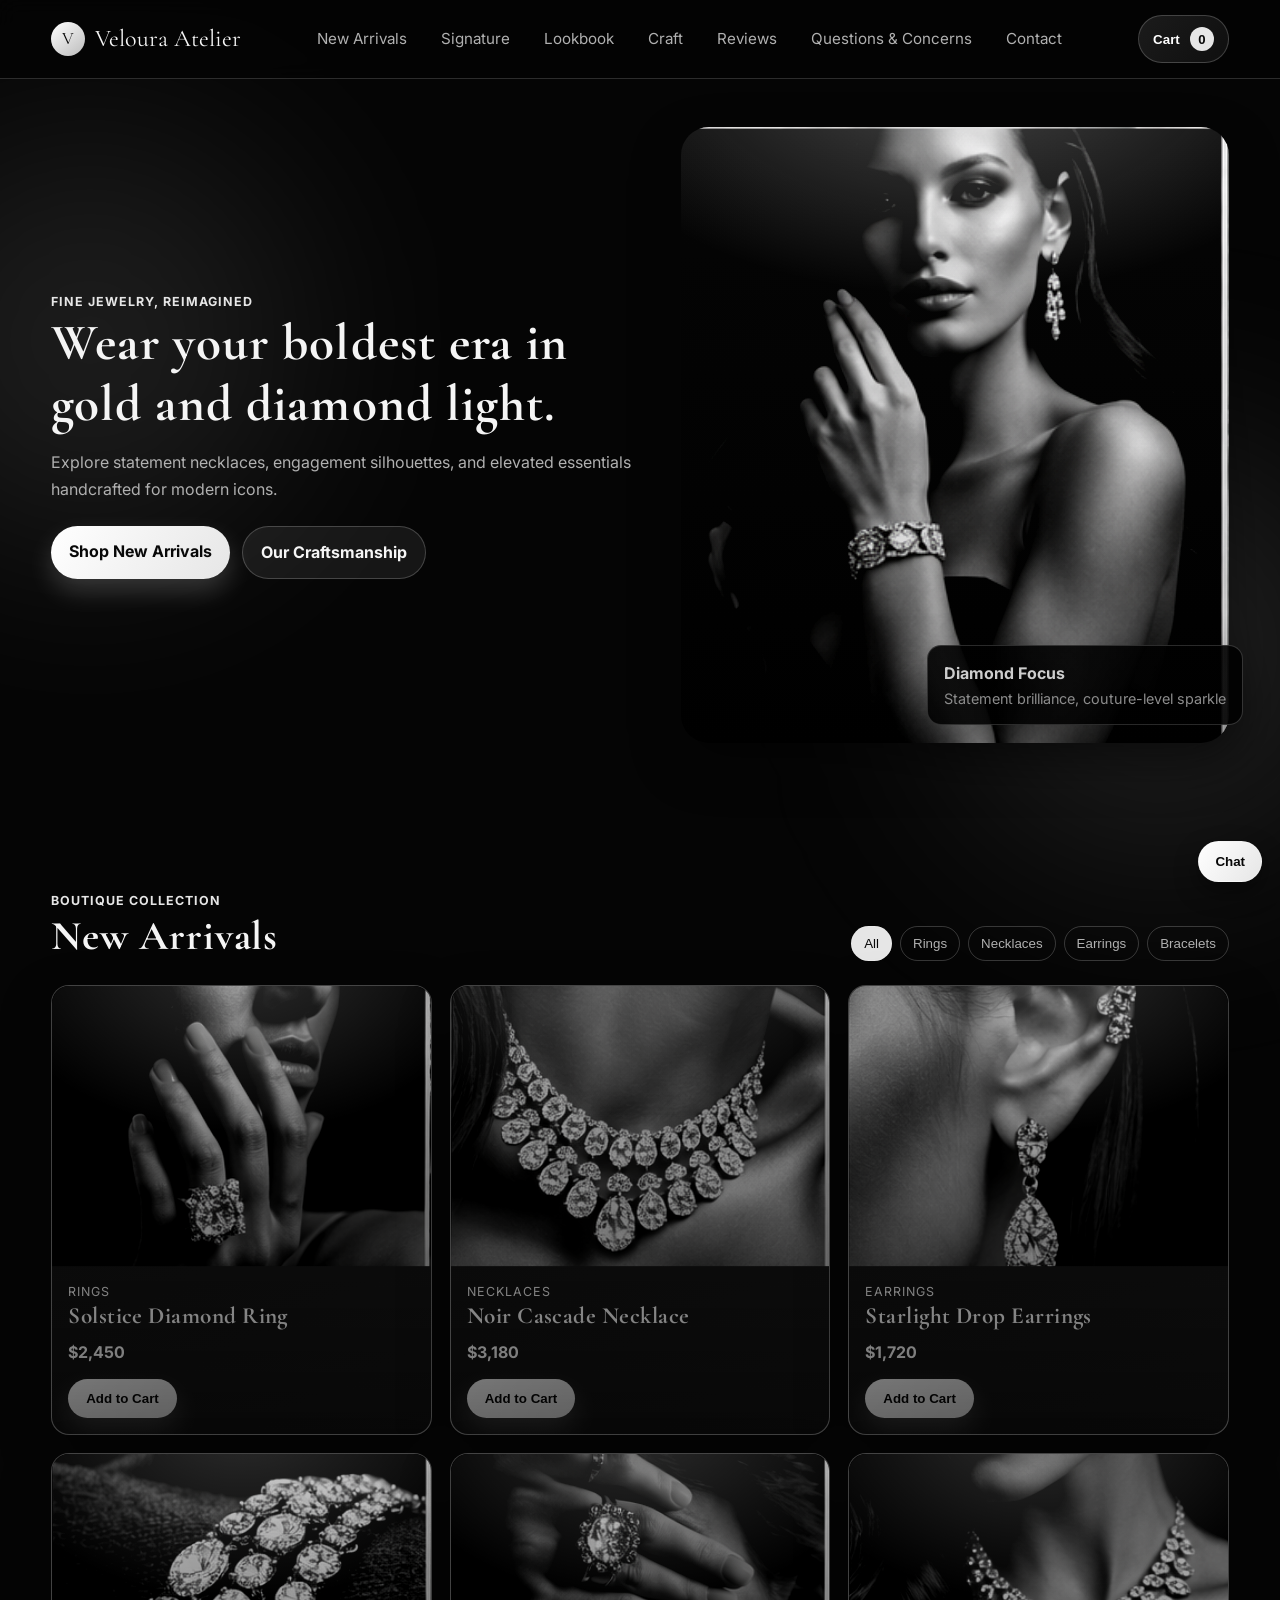
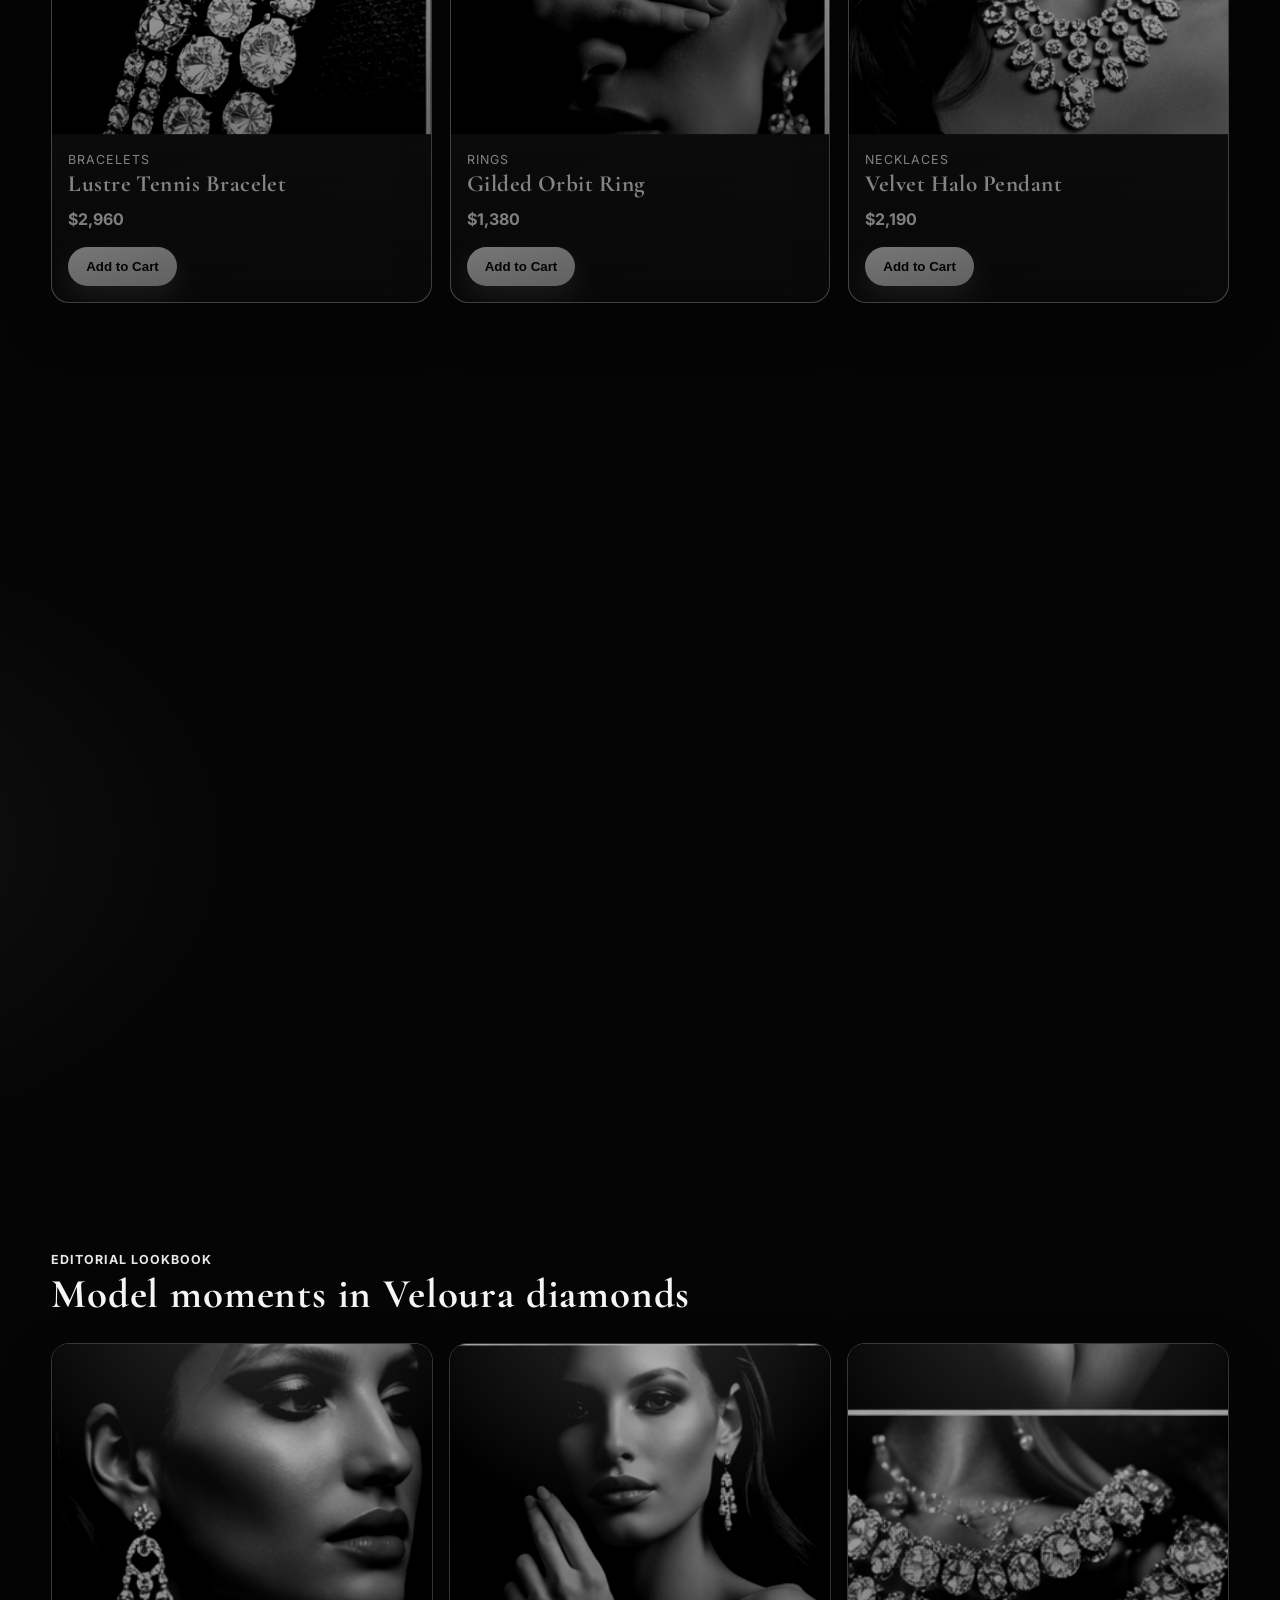
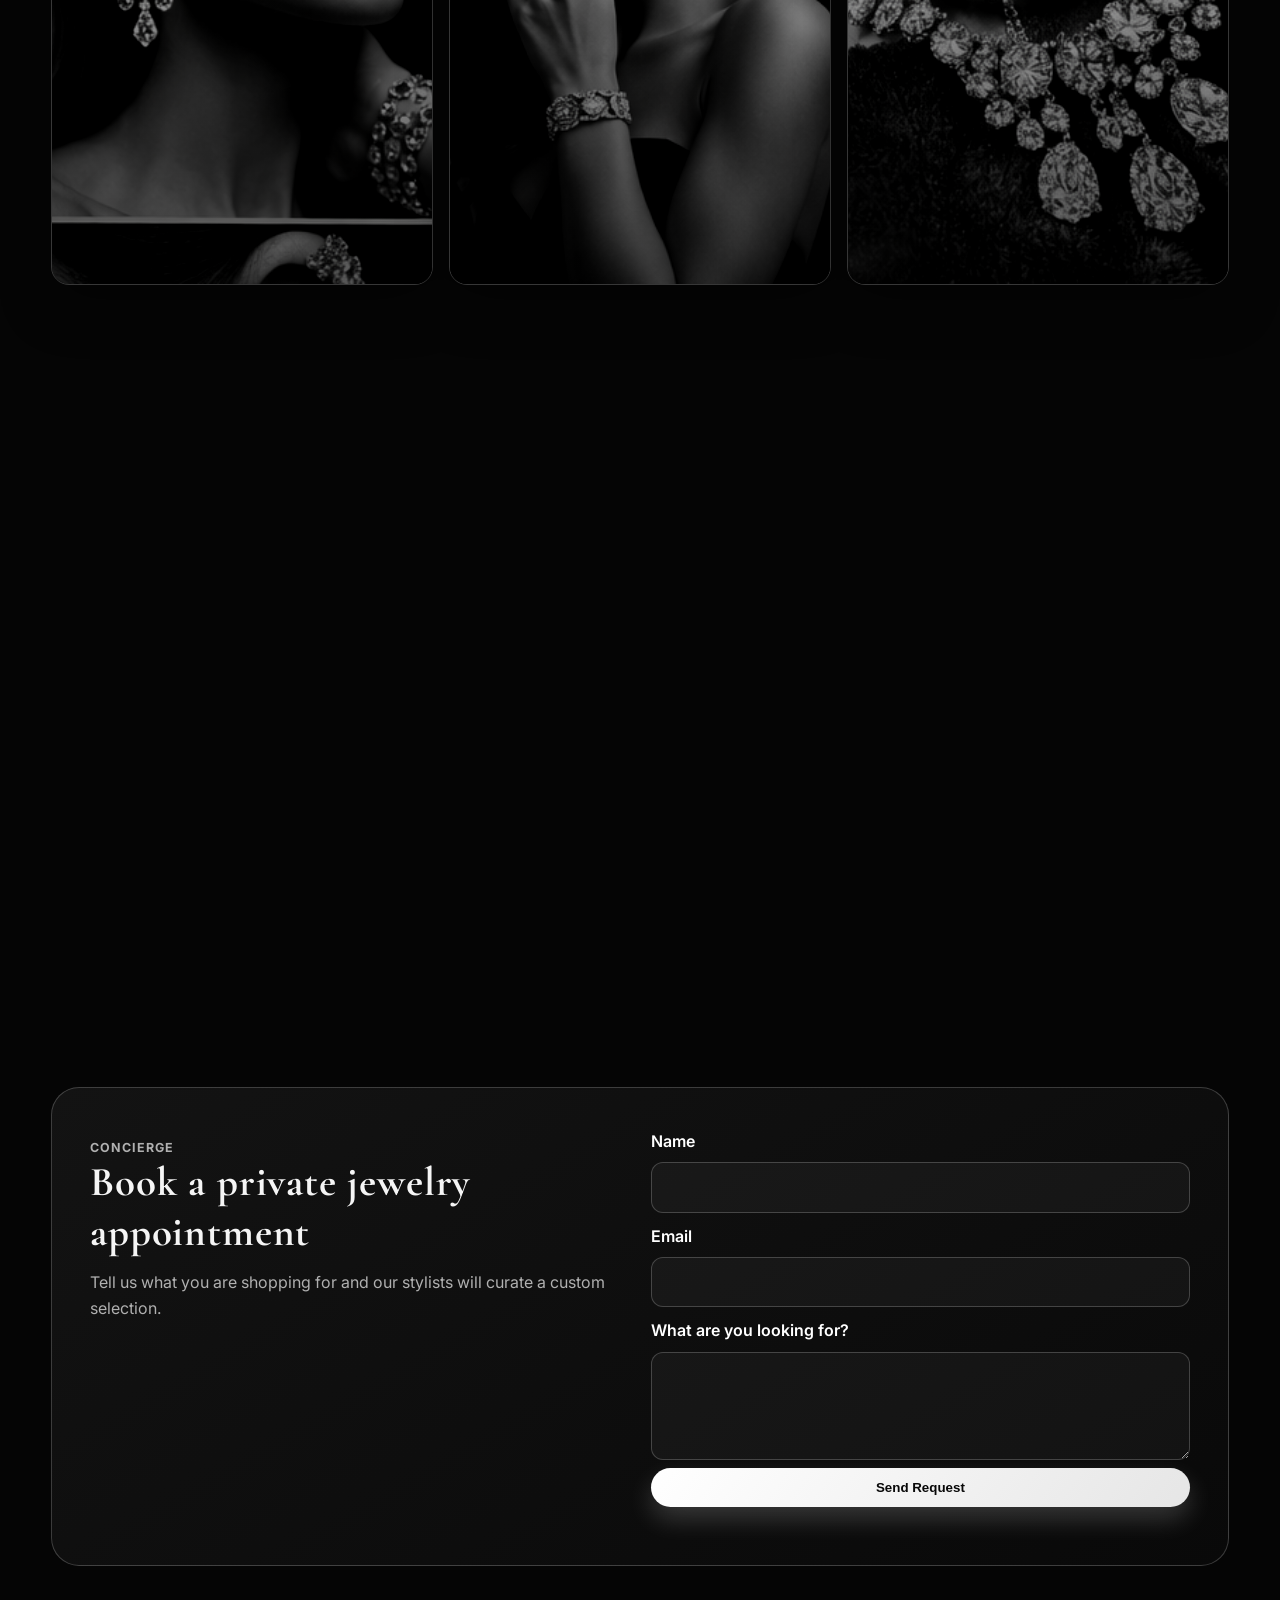
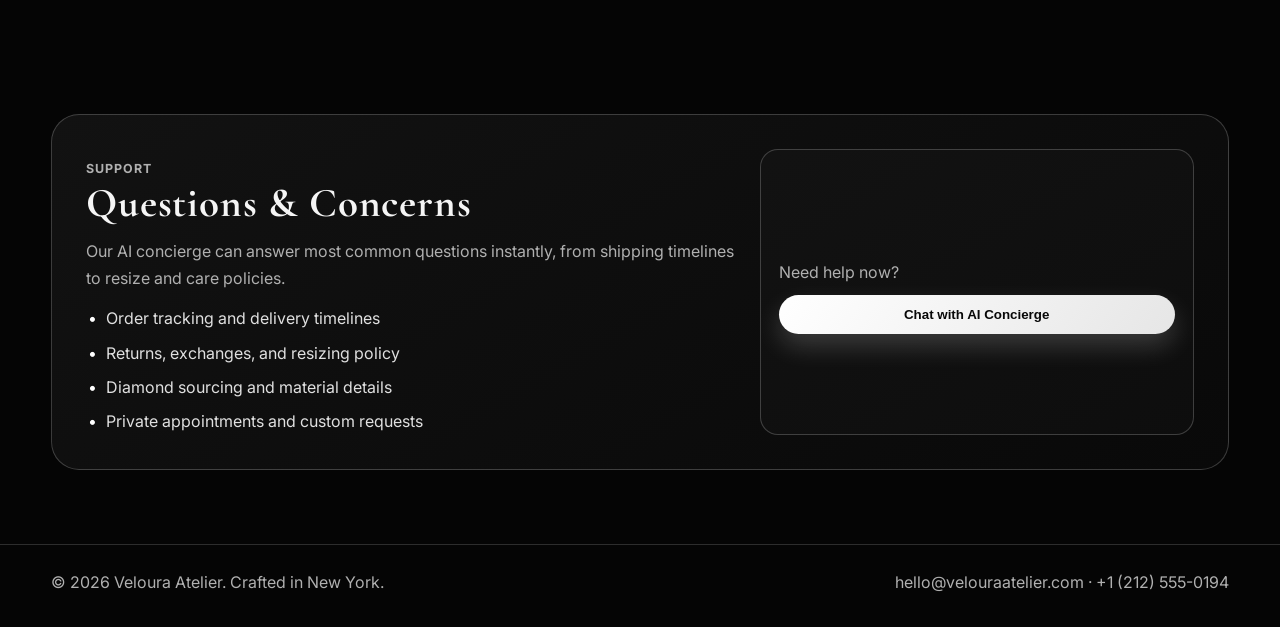
==== veloura-jewelry-store/index.html @ e7575987 "Add luxury jewelry storefront and portfolio documentation. Create an elegant, responsive e-commerce " ====
<!DOCTYPE html>
<html lang="en">
  <head>
    <meta charset="UTF-8" />
    <meta name="viewport" content="width=device-width, initial-scale=1.0" />
    <title>Veloura Atelier | Gold & Diamond Jewelry</title>
    <meta
      name="description"
      content="Veloura Atelier offers dramatic gold and diamond jewelry with handcrafted detail, modern luxury design, and concierge shopping."
    />
    <meta name="theme-color" content="#050505" />
    <meta name="robots" content="index,follow" />
    <meta property="og:title" content="Veloura Atelier | Gold & Diamond Jewelry" />
    <meta
      property="og:description"
      content="Discover couture-level jewelry pieces in 18k gold and natural diamonds."
    />
    <meta property="og:type" content="website" />
    <meta property="og:image" content="assets/lookbook-model-bracelet-studio.png" />
    <meta property="og:url" content="https://example.com/veloura-jewelry-store/" />
    <meta name="twitter:card" content="summary_large_image" />
    <meta name="twitter:title" content="Veloura Atelier | Gold & Diamond Jewelry" />
    <meta
      name="twitter:description"
      content="Explore dramatic diamond-forward jewelry with editorial visuals, concierge support, and elegant checkout."
    />
    <meta name="twitter:image" content="assets/lookbook-model-bracelet-studio.png" />
    <link rel="canonical" href="https://example.com/veloura-jewelry-store/" />
    <link rel="preload" as="image" href="assets/lookbook-model-bracelet-studio.png" />
    <link rel="preconnect" href="https://fonts.googleapis.com" />
    <link rel="preconnect" href="https://fonts.gstatic.com" crossorigin />
    <link
      href="https://fonts.googleapis.com/css2?family=Cormorant+Garamond:wght@500;600;700&family=Inter:wght@400;500;600;700&display=swap"
      rel="stylesheet"
    />
    <script type="application/ld+json">
      {
        "@context": "https://schema.org",
        "@type": "JewelryStore",
        "name": "Veloura Atelier",
        "image": "assets/lookbook-model-bracelet-studio.png",
        "description": "Luxury boutique specializing in diamond-forward jewelry and concierge shopping support.",
        "url": "https://example.com/veloura-jewelry-store/",
        "telephone": "+1-212-555-0194",
        "email": "hello@velouraatelier.com",
        "address": {
          "@type": "PostalAddress",
          "addressLocality": "New York",
          "addressRegion": "NY",
          "addressCountry": "US"
        }
      }
    </script>
    <link rel="stylesheet" href="styles.css" />
  </head>
  <body class="is-loading">
    <a class="skip-link" href="#main-content">Skip to content</a>
    <div class="glow glow-1" aria-hidden="true"></div>
    <div class="glow glow-2" aria-hidden="true"></div>

    <header class="site-header">
      <div class="container nav-wrap">
        <a class="brand" href="#" aria-label="Veloura Atelier Home">
          <span class="brand-mark" aria-hidden="true">V</span>
          Veloura Atelier
        </a>
        <button
          class="menu-btn"
          data-menu-toggle
          aria-expanded="false"
          aria-controls="primary-nav"
          aria-label="Open navigation"
        >
          <span></span><span></span><span></span>
        </button>
        <nav class="site-nav" id="primary-nav" data-site-nav aria-label="Main navigation">
          <a href="#new-arrivals">New Arrivals</a>
          <a href="#signature">Signature</a>
          <a href="#lookbook">Lookbook</a>
          <a href="#craft">Craft</a>
          <a href="#reviews">Reviews</a>
          <a href="#support">Questions & Concerns</a>
          <a href="#contact">Contact</a>
        </nav>
        <button class="cart-btn" data-cart-open aria-label="Open cart">
          Cart
          <span class="cart-count" data-cart-count>0</span>
        </button>
      </div>
    </header>

    <main id="main-content">
      <section class="hero">
        <div class="container hero-grid">
          <div class="hero-copy" data-reveal>
            <p class="eyebrow">Fine Jewelry, Reimagined</p>
            <h1>Wear your boldest era in gold and diamond light.</h1>
            <p class="lead">
              Explore statement necklaces, engagement silhouettes, and elevated essentials handcrafted for modern
              icons.
            </p>
            <div class="hero-actions">
              <a href="#new-arrivals" class="btn btn-primary">Shop New Arrivals</a>
              <a href="#craft" class="btn btn-secondary">Our Craftsmanship</a>
            </div>
          </div>
          <div class="hero-media" data-reveal>
            <img
              src="assets/lookbook-model-bracelet-studio.png"
              alt="Studio model portrait featuring diamond bracelet and earrings"
              loading="eager"
              decoding="async"
            />
            <article class="floating-chip">
              <strong>Diamond Focus</strong>
              <p>Statement brilliance, couture-level sparkle</p>
            </article>
          </div>
        </div>
      </section>

      <section class="collections" id="new-arrivals">
        <div class="container">
          <div class="section-head" data-reveal>
            <div>
              <p class="eyebrow">Boutique Collection</p>
              <h2>New Arrivals</h2>
            </div>
            <div class="filters" role="toolbar" aria-label="Product filters">
              <button class="chip is-active" data-filter="all">All</button>
              <button class="chip" data-filter="rings">Rings</button>
              <button class="chip" data-filter="necklaces">Necklaces</button>
              <button class="chip" data-filter="earrings">Earrings</button>
              <button class="chip" data-filter="bracelets">Bracelets</button>
            </div>
          </div>

          <div class="product-grid" data-product-grid>
            <article class="product-card" data-category="rings" data-reveal>
              <img
                src="assets/product-ring-solitaire-hand.png"
                alt="Gold diamond engagement ring close-up"
                loading="lazy"
                decoding="async"
              />
              <div class="product-body">
                <p class="product-type">Rings</p>
                <h3>Solstice Diamond Ring</h3>
                <p class="price">$2,450</p>
                <button class="btn btn-primary add-btn" data-name="Solstice Diamond Ring" data-price="2450">
                  Add to Cart
                </button>
              </div>
            </article>

            <article class="product-card" data-category="necklaces" data-reveal>
              <img
                src="assets/product-necklace-cascade.png"
                alt="Elegant layered gold necklace with diamonds"
                loading="lazy"
                decoding="async"
              />
              <div class="product-body">
                <p class="product-type">Necklaces</p>
                <h3>Noir Cascade Necklace</h3>
                <p class="price">$3,180</p>
                <button class="btn btn-primary add-btn" data-name="Noir Cascade Necklace" data-price="3180">
                  Add to Cart
                </button>
              </div>
            </article>

            <article class="product-card" data-category="earrings" data-reveal>
              <img
                src="assets/product-earrings-drop-closeup.png"
                alt="Dangling diamond earrings on velvet"
                loading="lazy"
                decoding="async"
              />
              <div class="product-body">
                <p class="product-type">Earrings</p>
                <h3>Starlight Drop Earrings</h3>
                <p class="price">$1,720</p>
                <button class="btn btn-primary add-btn" data-name="Starlight Drop Earrings" data-price="1720">
                  Add to Cart
                </button>
              </div>
            </article>

            <article class="product-card" data-category="bracelets" data-reveal>
              <img
                src="assets/product-bracelet-tennis-closeup.png"
                alt="Luxury diamond bracelet on black background"
                loading="lazy"
                decoding="async"
              />
              <div class="product-body">
                <p class="product-type">Bracelets</p>
                <h3>Lustre Tennis Bracelet</h3>
                <p class="price">$2,960</p>
                <button class="btn btn-primary add-btn" data-name="Lustre Tennis Bracelet" data-price="2960">
                  Add to Cart
                </button>
              </div>
            </article>

            <article class="product-card" data-category="rings" data-reveal>
              <img
                src="assets/product-ring-cocktail-closeup.png"
                alt="Modern gold ring with geometric diamond setting"
                loading="lazy"
                decoding="async"
              />
              <div class="product-body">
                <p class="product-type">Rings</p>
                <h3>Gilded Orbit Ring</h3>
                <p class="price">$1,380</p>
                <button class="btn btn-primary add-btn" data-name="Gilded Orbit Ring" data-price="1380">
                  Add to Cart
                </button>
              </div>
            </article>

            <article class="product-card" data-category="necklaces" data-reveal>
              <img
                src="assets/product-necklace-halo-closeup.png"
                alt="Diamond pendant necklace with gold chain"
                loading="lazy"
                decoding="async"
              />
              <div class="product-body">
                <p class="product-type">Necklaces</p>
                <h3>Velvet Halo Pendant</h3>
                <p class="price">$2,190</p>
                <button class="btn btn-primary add-btn" data-name="Velvet Halo Pendant" data-price="2190">
                  Add to Cart
                </button>
              </div>
            </article>
          </div>
        </div>
      </section>

      <section class="signature" id="signature">
        <div class="container signature-grid">
          <article class="signature-card" data-reveal>
            <p class="eyebrow">Signature Drop</p>
            <h2>The Obsidian Gold Edit</h2>
            <p>
              A dramatic capsule of black enamel, white diamonds, and rich gold finishes for evening statements.
            </p>
            <a href="#new-arrivals" class="text-link">View the edit</a>
          </article>
          <img
            data-reveal
            src="assets/signature-model-necklace.png"
            alt="Model wearing dramatic gold jewelry collection"
            loading="lazy"
            decoding="async"
          />
        </div>
      </section>

      <section class="lookbook" id="lookbook">
        <div class="container">
          <div class="section-head" data-reveal>
            <div>
              <p class="eyebrow">Editorial Lookbook</p>
              <h2>Model moments in Veloura diamonds</h2>
            </div>
          </div>
          <div class="lookbook-grid">
            <article class="lookbook-card" data-reveal>
              <img
                src="assets/lookbook-model-earrings-portrait.png"
                alt="Fashion model wearing a diamond necklace and earrings"
                loading="lazy"
                decoding="async"
              />
            </article>
            <article class="lookbook-card tall" data-reveal>
              <img
                src="assets/lookbook-model-bracelet-studio.png"
                alt="Portrait of a model in black outfit styled with gold jewelry"
                loading="lazy"
                decoding="async"
              />
            </article>
            <article class="lookbook-card" data-reveal>
              <img
                src="assets/lookbook-necklace-set-editorial.png"
                alt="Model profile wearing statement earrings and a ring"
                loading="lazy"
                decoding="async"
              />
            </article>
          </div>
        </div>
      </section>

      <section class="craft" id="craft">
        <div class="container features">
          <article class="feature" data-reveal>
            <h3>Master Artisans</h3>
            <p>Every piece is hand-finished with precision setting and polish checks.</p>
          </article>
          <article class="feature" data-reveal>
            <h3>Conflict-Free Diamonds</h3>
            <p>We only source certified stones with transparent provenance documentation.</p>
          </article>
          <article class="feature" data-reveal>
            <h3>Lifetime Care</h3>
            <p>Receive complimentary annual cleaning and setting inspections.</p>
          </article>
        </div>
      </section>

      <section class="reviews" id="reviews">
        <div class="container">
          <div class="section-head" data-reveal>
            <div>
              <p class="eyebrow">Client Love</p>
              <h2>Reviews from our boutique clients</h2>
            </div>
          </div>
          <div class="review-grid">
            <blockquote class="review-card" data-reveal>
              "Absolutely stunning quality. My ring catches light in the most unreal way."
              <footer>— Layla K.</footer>
            </blockquote>
            <blockquote class="review-card" data-reveal>
              "Packaging, service, and craftsmanship all felt ultra-luxury from day one."
              <footer>— Monica R.</footer>
            </blockquote>
            <blockquote class="review-card" data-reveal>
              "Veloura made custom gifting effortless. The bracelet is perfection."
              <footer>— Priya D.</footer>
            </blockquote>
          </div>
        </div>
      </section>

      <section class="contact" id="contact">
        <div class="container contact-wrap" data-reveal>
          <div>
            <p class="eyebrow">Concierge</p>
            <h2>Book a private jewelry appointment</h2>
            <p>
              Tell us what you are shopping for and our stylists will curate a custom selection.
            </p>
          </div>
          <form class="contact-form" data-contact-form novalidate>
            <label for="name">Name</label>
            <input id="name" name="name" type="text" required />
            <label for="email">Email</label>
            <input id="email" name="email" type="email" required />
            <label for="note">What are you looking for?</label>
            <textarea id="note" name="note" required></textarea>
            <button class="btn btn-primary" type="submit">Send Request</button>
            <p class="form-status" data-form-status role="status" aria-live="polite"></p>
          </form>
        </div>
      </section>

      <section class="support" id="support">
        <div class="container support-wrap" data-reveal>
          <div>
            <p class="eyebrow">Support</p>
            <h2>Questions & Concerns</h2>
            <p>
              Our AI concierge can answer most common questions instantly, from shipping timelines to resize and care
              policies.
            </p>
            <ul class="support-list">
              <li>Order tracking and delivery timelines</li>
              <li>Returns, exchanges, and resizing policy</li>
              <li>Diamond sourcing and material details</li>
              <li>Private appointments and custom requests</li>
            </ul>
          </div>
          <div class="support-actions">
            <p>Need help now?</p>
            <button class="btn btn-primary" type="button" data-chat-open>Chat with AI Concierge</button>
          </div>
        </div>
      </section>
    </main>

    <aside class="cart-drawer" data-cart-drawer aria-label="Shopping cart" aria-hidden="true">
      <div class="cart-head">
        <h2>Your Cart</h2>
        <button class="close-btn" data-cart-close aria-label="Close cart">×</button>
      </div>
      <ul class="cart-items" data-cart-items></ul>
      <div class="cart-total">
        <p>Total</p>
        <strong data-cart-total>$0</strong>
      </div>
      <button class="btn btn-primary checkout-btn">Proceed to Checkout</button>
    </aside>
    <div class="backdrop" data-backdrop hidden></div>

    <button class="chat-launcher" type="button" data-chat-open aria-label="Open chat">Chat</button>
    <aside class="chat-widget" data-chat-widget aria-hidden="true" aria-label="AI concierge chat">
      <div class="chat-head">
        <div>
          <p class="chat-title">Veloura AI Concierge</p>
          <p class="chat-subtitle">Usually replies instantly</p>
        </div>
        <button class="close-btn" data-chat-close aria-label="Close AI chat">×</button>
      </div>
      <div class="chat-body" data-chat-body>
        <article class="chat-message bot">
          Hello! I can help with shipping, returns, sizing, appointments, and custom jewelry requests.
        </article>
      </div>
      <form class="chat-form" data-chat-form>
        <label class="sr-only" for="chatInput">Type your question</label>
        <input id="chatInput" name="chatInput" type="text" placeholder="Ask a question..." required />
        <button class="btn btn-primary" type="submit">Send</button>
      </form>
    </aside>

    <footer class="site-footer">
      <div class="container footer-wrap">
        <p>© <span data-year></span> Veloura Atelier. Crafted in New York.</p>
        <p>hello@velouraatelier.com · +1 (212) 555-0194</p>
      </div>
    </footer>

    <script src="main.js" defer></script>
  </body>
</html>
---- veloura-jewelry-store/styles.css ----
:root {
  --bg: #050505;
  --surface: #0f0f0f;
  --surface-2: #161616;
  --text: #f5f5f5;
  --muted: #b0b0b0;
  --gold: #e6e6e6;
  --gold-soft: #ffffff;
  --accent: #d9d9d9;
  --border: rgba(255, 255, 255, 0.2);
  --radius-lg: 28px;
  --radius-md: 18px;
  --shadow: 0 20px 50px rgba(0, 0, 0, 0.35);
  --max-width: 1180px;
  --photo-grade: grayscale(0.34) saturate(0.78) contrast(1.14) brightness(0.82);
  --photo-grade-hover: grayscale(0.42) saturate(0.72) contrast(1.18) brightness(0.76);
}

*,
*::before,
*::after {
  box-sizing: border-box;
}

html,
body {
  margin: 0;
  padding: 0;
}

body {
  font-family: "Inter", system-ui, -apple-system, sans-serif;
  background:
    radial-gradient(980px 600px at 85% -15%, rgba(255, 255, 255, 0.1) 0, transparent 58%),
    radial-gradient(800px 520px at -20% 45%, rgba(255, 255, 255, 0.06) 0, transparent 62%),
    var(--bg);
  color: var(--text);
  line-height: 1.65;
  overflow-x: hidden;
}

body.is-loading main {
  opacity: 0;
  transform: translateY(8px);
}

main {
  opacity: 1;
  transform: none;
  transition: opacity 0.45s ease, transform 0.45s ease;
}

h1,
h2,
h3 {
  margin: 0;
  line-height: 1.2;
  font-family: "Cormorant Garamond", Georgia, serif;
  letter-spacing: 0.02em;
}

h1 {
  font-size: clamp(2.1rem, 4vw, 4.4rem);
}

h2 {
  font-size: clamp(1.7rem, 3.2vw, 3rem);
}

h3 {
  font-size: 1.45rem;
}

p {
  margin: 0;
}

a {
  color: inherit;
  text-decoration: none;
}

img {
  width: 100%;
  display: block;
  object-fit: cover;
}

.container {
  width: min(var(--max-width), 92%);
  margin-inline: auto;
}

.skip-link {
  position: absolute;
  left: 14px;
  top: -100px;
  background: #fff;
  color: #000;
  z-index: 999;
  padding: 10px 14px;
  border-radius: 8px;
}

.skip-link:focus {
  top: 16px;
}

.glow {
  position: fixed;
  width: 420px;
  height: 420px;
  border-radius: 999px;
  filter: blur(110px);
  z-index: -1;
  pointer-events: none;
}

.glow-1 {
  left: -120px;
  top: 130px;
  background: rgba(255, 255, 255, 0.1);
}

.glow-2 {
  right: -90px;
  top: 440px;
  background: rgba(230, 230, 230, 0.12);
}

.site-header {
  position: sticky;
  top: 0;
  z-index: 10;
  backdrop-filter: blur(10px);
  background: rgba(4, 4, 4, 0.82);
  border-bottom: 1px solid rgba(255, 255, 255, 0.16);
}

.nav-wrap {
  min-height: 78px;
  display: flex;
  align-items: center;
  justify-content: space-between;
  gap: 14px;
}

.brand {
  display: inline-flex;
  align-items: center;
  gap: 10px;
  font-family: "Cormorant Garamond", serif;
  font-size: 1.5rem;
}

.brand-mark {
  width: 34px;
  height: 34px;
  border-radius: 50%;
  display: grid;
  place-items: center;
  font-size: 1.1rem;
  background: linear-gradient(140deg, #ffffff, #bcbcbc);
  color: #050505;
}

.site-nav {
  display: flex;
  gap: 6px;
}

.site-nav a {
  color: var(--muted);
  padding: 10px 14px;
  border-radius: 999px;
  font-size: 0.95rem;
  transition: color 0.25s ease, background 0.25s ease;
}

.site-nav a:focus-visible,
.btn:focus-visible,
.menu-btn:focus-visible,
.cart-btn:focus-visible,
.chat-launcher:focus-visible,
.chip:focus-visible,
.close-btn:focus-visible,
.chat-form input:focus-visible,
.checkout-form input:focus-visible,
.contact-form input:focus-visible,
.contact-form textarea:focus-visible,
.checkout-form button:focus-visible {
  outline: 2px solid rgba(255, 255, 255, 0.6);
  outline-offset: 3px;
}

.site-nav a:hover,
.site-nav a:focus-visible {
  background: rgba(255, 255, 255, 0.14);
  color: var(--gold-soft);
}

.menu-btn {
  display: none;
  border: 1px solid var(--border);
  background: var(--surface);
  width: 46px;
  height: 46px;
  border-radius: 12px;
  cursor: pointer;
}

.menu-btn span {
  width: 19px;
  height: 2px;
  background: #fff;
  display: block;
  margin: 3px auto;
}

.cart-btn {
  display: inline-flex;
  align-items: center;
  gap: 10px;
  border: 1px solid var(--border);
  background: linear-gradient(130deg, #1b1b1b, #0f0f0f);
  color: var(--gold-soft);
  padding: 11px 14px;
  border-radius: 999px;
  font-weight: 600;
  cursor: pointer;
}

.cart-count {
  min-width: 24px;
  height: 24px;
  border-radius: 999px;
  display: grid;
  place-items: center;
  background: var(--gold);
  color: #080808;
  font-size: 0.82rem;
}

section {
  padding-block: 74px;
}

.hero {
  padding-top: 48px;
}

.hero-grid {
  display: grid;
  grid-template-columns: 1.1fr 1fr;
  align-items: center;
  gap: 28px;
}

.eyebrow {
  color: var(--gold);
  font-weight: 700;
  letter-spacing: 0.08em;
  font-size: 0.78rem;
  text-transform: uppercase;
}

.lead {
  margin-top: 14px;
  color: var(--muted);
  max-width: 58ch;
}

.hero-actions {
  margin-top: 24px;
  display: flex;
  flex-wrap: wrap;
  gap: 12px;
}

.btn {
  border: 0;
  border-radius: 999px;
  padding: 12px 18px;
  font-weight: 700;
  cursor: pointer;
  transition: transform 0.25s ease, box-shadow 0.25s ease, filter 0.25s ease;
}

.btn:hover,
.btn:focus-visible {
  transform: translateY(-2px);
}

.btn-primary {
  color: #080808;
  background: linear-gradient(125deg, var(--gold-soft), var(--gold));
  box-shadow: 0 12px 26px rgba(255, 255, 255, 0.18);
}

.btn-secondary {
  color: var(--text);
  border: 1px solid var(--border);
  background: rgba(255, 255, 255, 0.07);
}

.hero-media {
  position: relative;
}

.hero-media img {
  border-radius: var(--radius-lg);
  box-shadow: var(--shadow);
  min-height: 530px;
  filter: grayscale(0.04) saturate(1.02) contrast(1.22) brightness(1.04);
  object-position: center;
}

.floating-chip {
  position: absolute;
  right: -14px;
  bottom: 18px;
  background: rgba(0, 0, 0, 0.9);
  border: 1px solid var(--border);
  border-radius: 14px;
  padding: 14px 16px;
  box-shadow: var(--shadow);
}

.floating-chip strong {
  color: var(--gold-soft);
}

.floating-chip p {
  color: var(--muted);
  font-size: 0.9rem;
}

.section-head {
  display: flex;
  justify-content: space-between;
  align-items: end;
  gap: 14px;
  margin-bottom: 24px;
}

.filters {
  display: flex;
  flex-wrap: wrap;
  gap: 8px;
}

.chip {
  border: 1px solid var(--border);
  background: transparent;
  color: var(--muted);
  border-radius: 999px;
  padding: 9px 12px;
  cursor: pointer;
}

.chip.is-active,
.chip:hover,
.chip:focus-visible {
  color: #090909;
  background: var(--gold);
}

.product-grid {
  display: grid;
  gap: 18px;
  grid-template-columns: repeat(3, minmax(0, 1fr));
}

.product-card {
  background: linear-gradient(155deg, var(--surface), var(--surface-2));
  border: 1px solid var(--border);
  border-radius: var(--radius-md);
  overflow: hidden;
  box-shadow: var(--shadow);
  transition: transform 0.3s ease, border-color 0.3s ease;
}

.product-card:hover {
  transform: translateY(-6px);
  border-color: rgba(255, 255, 255, 0.56);
}

.product-card img {
  height: 280px;
  filter: var(--photo-grade);
  transform: scale(1.001);
  transition: transform 0.5s ease, filter 0.4s ease;
}

.product-card:hover img {
  transform: scale(1.05);
  filter: var(--photo-grade-hover);
}

.product-body {
  padding: 16px;
}

.product-type {
  color: var(--gold);
  font-size: 0.78rem;
  text-transform: uppercase;
  letter-spacing: 0.08em;
}

.price {
  margin: 8px 0 14px;
  font-weight: 700;
  color: var(--gold-soft);
}

.signature-grid {
  display: grid;
  grid-template-columns: 1fr 1fr;
  gap: 22px;
  align-items: stretch;
}

.signature-card {
  background: linear-gradient(140deg, #191919, #0e0e0e);
  border: 1px solid var(--border);
  border-radius: var(--radius-lg);
  padding: clamp(20px, 4vw, 38px);
  box-shadow: var(--shadow);
}

.signature-card p {
  color: var(--muted);
  margin-top: 12px;
}

.text-link {
  margin-top: 18px;
  display: inline-block;
  color: var(--gold-soft);
}

.signature-grid img {
  border-radius: var(--radius-lg);
  min-height: 360px;
  box-shadow: var(--shadow), inset 0 -90px 120px rgba(0, 0, 0, 0.38);
  filter: var(--photo-grade);
}

.lookbook-grid {
  display: grid;
  grid-template-columns: 1fr 1fr 1fr;
  gap: 16px;
}

.lookbook-card {
  border-radius: var(--radius-md);
  overflow: hidden;
  border: 1px solid rgba(255, 255, 255, 0.2);
  box-shadow: var(--shadow);
  min-height: 260px;
}

.lookbook-card img {
  height: 100%;
  min-height: 260px;
  filter: var(--photo-grade);
  transition: transform 0.5s ease, filter 0.4s ease;
}

.lookbook-card:hover img {
  transform: scale(1.04);
  filter: var(--photo-grade-hover);
}

.lookbook-card.tall {
  min-height: 540px;
}

.lookbook-card.tall img {
  min-height: 540px;
}

.features {
  display: grid;
  grid-template-columns: repeat(3, minmax(0, 1fr));
  gap: 16px;
}

.feature {
  background: rgba(255, 255, 255, 0.035);
  border: 1px solid rgba(255, 255, 255, 0.19);
  border-radius: var(--radius-md);
  padding: 20px;
}

.feature p {
  color: var(--muted);
  margin-top: 10px;
}

.review-grid {
  display: grid;
  gap: 14px;
  grid-template-columns: repeat(3, minmax(0, 1fr));
}

.review-card {
  margin: 0;
  border: 1px solid rgba(255, 255, 255, 0.2);
  border-radius: 16px;
  padding: 20px;
  color: #f3f3f3;
  background: linear-gradient(140deg, rgba(255, 255, 255, 0.04), rgba(255, 255, 255, 0.01));
}

.review-card footer {
  margin-top: 10px;
  color: var(--gold);
}

.contact-wrap {
  display: grid;
  grid-template-columns: 1fr 1fr;
  gap: 22px;
  align-items: start;
  background: linear-gradient(150deg, #131313, #090909);
  border: 1px solid var(--border);
  border-radius: var(--radius-lg);
  padding: clamp(20px, 4vw, 38px);
}

.contact-wrap p {
  color: var(--muted);
  margin-top: 12px;
}

.contact-form {
  display: grid;
  gap: 8px;
}

.contact-form label {
  font-weight: 600;
  color: var(--gold-soft);
  margin-top: 2px;
}

.contact-form input,
.contact-form textarea {
  border-radius: 12px;
  border: 1px solid var(--border);
  background: rgba(255, 255, 255, 0.04);
  color: var(--text);
  padding: 11px 12px;
  font: inherit;
}

.contact-form input:focus,
.contact-form textarea:focus {
  outline: 2px solid rgba(255, 255, 255, 0.5);
  outline-offset: 2px;
}

.contact-form textarea {
  min-height: 108px;
  resize: vertical;
}

.form-status {
  font-size: 0.95rem;
  color: var(--gold-soft);
}

.checkout-section {
  padding-top: 18px;
}

.checkout-layout {
  display: grid;
  grid-template-columns: 1.2fr 0.8fr;
  gap: 20px;
  align-items: start;
}

.checkout-panel,
.checkout-summary {
  border: 1px solid var(--border);
  border-radius: var(--radius-lg);
  background: linear-gradient(150deg, #131313, #090909);
  box-shadow: var(--shadow);
  padding: clamp(18px, 3vw, 28px);
}

.checkout-panel h2,
.checkout-summary h2 {
  margin-bottom: 12px;
}

.checkout-form {
  display: grid;
  gap: 11px;
}

.checkout-form label {
  display: grid;
  gap: 6px;
  color: var(--gold-soft);
  font-size: 0.92rem;
}

.checkout-form input {
  border-radius: 11px;
  border: 1px solid var(--border);
  background: rgba(255, 255, 255, 0.04);
  color: var(--text);
  padding: 10px 11px;
  font: inherit;
}

.checkout-form input:focus {
  outline: 2px solid rgba(255, 255, 255, 0.45);
  outline-offset: 2px;
}

.checkout-grid {
  display: grid;
  gap: 10px;
}

.checkout-grid.two {
  grid-template-columns: 1fr 1fr;
}

.checkout-grid.three {
  grid-template-columns: repeat(3, minmax(0, 1fr));
}

.checkout-divider {
  height: 1px;
  background: rgba(255, 255, 255, 0.18);
  margin: 8px 0;
}

.checkout-submit {
  margin-top: 6px;
}

.order-list {
  list-style: none;
  margin: 0;
  padding: 0;
  display: grid;
  gap: 10px;
}

.order-item {
  display: flex;
  justify-content: space-between;
  gap: 8px;
  border: 1px solid rgba(255, 255, 255, 0.18);
  border-radius: 12px;
  padding: 10px;
}

.order-item p {
  color: #ececec;
}

.order-item small {
  color: var(--muted);
}

.summary-row {
  margin-top: 10px;
  display: flex;
  justify-content: space-between;
  color: #e6e6e6;
}

.summary-row.total {
  margin-top: 14px;
  padding-top: 12px;
  border-top: 1px solid rgba(255, 255, 255, 0.2);
  font-weight: 700;
  color: #ffffff;
}

.security-note {
  margin-top: 14px;
  border: 1px solid rgba(255, 255, 255, 0.2);
  border-radius: 12px;
  padding: 12px;
  display: grid;
  gap: 4px;
}

.security-note p {
  color: var(--muted);
  font-size: 0.92rem;
}

.support-wrap {
  display: grid;
  grid-template-columns: 1.2fr 0.8fr;
  gap: 22px;
  align-items: stretch;
  background: linear-gradient(150deg, #121212, #090909);
  border: 1px solid var(--border);
  border-radius: var(--radius-lg);
  padding: clamp(20px, 4vw, 34px);
}

.support-wrap p {
  color: var(--muted);
  margin-top: 10px;
}

.support-list {
  margin: 14px 0 0;
  padding: 0;
  list-style: none;
  display: grid;
  gap: 8px;
}

.support-list li {
  color: #e0e0e0;
  padding-left: 20px;
  position: relative;
}

.support-list li::before {
  content: "•";
  position: absolute;
  left: 2px;
  top: 0;
  color: var(--gold-soft);
}

.support-actions {
  border: 1px solid rgba(255, 255, 255, 0.2);
  border-radius: var(--radius-md);
  background: rgba(255, 255, 255, 0.02);
  padding: 18px;
  display: grid;
  align-content: center;
  gap: 10px;
}

.chat-launcher {
  position: fixed;
  right: 18px;
  bottom: 18px;
  z-index: 30;
  border: 1px solid var(--border);
  border-radius: 999px;
  padding: 12px 16px;
  font-weight: 700;
  color: #080808;
  background: linear-gradient(125deg, var(--gold-soft), var(--gold));
  box-shadow: 0 10px 24px rgba(0, 0, 0, 0.45);
  cursor: pointer;
}

.chat-widget {
  position: fixed;
  right: 18px;
  bottom: 76px;
  width: min(360px, calc(100vw - 30px));
  max-height: 72vh;
  background: #0a0a0a;
  border: 1px solid var(--border);
  border-radius: 16px;
  box-shadow: var(--shadow);
  z-index: 31;
  display: grid;
  grid-template-rows: auto 1fr auto;
  transform: translateY(12px) scale(0.98);
  opacity: 0;
  pointer-events: none;
  transition: opacity 0.2s ease, transform 0.2s ease;
}

.chat-widget.open {
  opacity: 1;
  transform: translateY(0) scale(1);
  pointer-events: auto;
}

.chat-head {
  display: flex;
  justify-content: space-between;
  align-items: start;
  border-bottom: 1px solid rgba(255, 255, 255, 0.15);
  padding: 12px;
}

.chat-title {
  margin: 0;
  color: var(--gold-soft);
  font-weight: 700;
}

.chat-subtitle {
  margin: 2px 0 0;
  color: var(--muted);
  font-size: 0.86rem;
}

.chat-body {
  padding: 12px;
  display: grid;
  gap: 10px;
  overflow: auto;
}

.chat-message {
  max-width: 90%;
  padding: 10px 12px;
  border-radius: 12px;
  font-size: 0.94rem;
}

.chat-message.bot {
  background: rgba(255, 255, 255, 0.06);
  border: 1px solid rgba(255, 255, 255, 0.18);
  color: #ececec;
  justify-self: start;
}

.chat-message.user {
  background: rgba(255, 255, 255, 0.95);
  color: #090909;
  justify-self: end;
}

.chat-form {
  border-top: 1px solid rgba(255, 255, 255, 0.15);
  padding: 10px;
  display: grid;
  grid-template-columns: 1fr auto;
  gap: 8px;
}

.chat-form input {
  width: 100%;
  border-radius: 10px;
  border: 1px solid var(--border);
  background: rgba(255, 255, 255, 0.04);
  color: var(--text);
  padding: 10px;
  font: inherit;
}

.chat-form input:focus {
  outline: 2px solid rgba(255, 255, 255, 0.45);
  outline-offset: 2px;
}

.sr-only {
  position: absolute;
  width: 1px;
  height: 1px;
  padding: 0;
  margin: -1px;
  overflow: hidden;
  clip: rect(0, 0, 0, 0);
  white-space: nowrap;
  border: 0;
}

.cart-drawer {
  position: fixed;
  right: 0;
  top: 0;
  width: min(420px, 92vw);
  height: 100vh;
  background: #090909;
  border-left: 1px solid var(--border);
  z-index: 40;
  padding: 20px;
  transform: translateX(100%);
  transition: transform 0.3s ease;
  display: grid;
  grid-template-rows: auto 1fr auto auto;
  gap: 14px;
}

.cart-drawer.open {
  transform: translateX(0);
}

.cart-head {
  display: flex;
  justify-content: space-between;
  align-items: center;
}

.close-btn {
  background: transparent;
  color: #fff;
  border: 0;
  font-size: 1.8rem;
  cursor: pointer;
}

.cart-items {
  list-style: none;
  margin: 0;
  padding: 0;
  overflow: auto;
  display: grid;
  gap: 10px;
}

.cart-item {
  display: flex;
  justify-content: space-between;
  gap: 10px;
  border: 1px solid rgba(255, 255, 255, 0.22);
  border-radius: 12px;
  padding: 11px;
}

.cart-item strong {
  color: var(--gold-soft);
}

.cart-total {
  border-top: 1px solid rgba(255, 255, 255, 0.22);
  padding-top: 12px;
  display: flex;
  justify-content: space-between;
}

.checkout-btn {
  width: 100%;
}

.backdrop {
  position: fixed;
  inset: 0;
  background: rgba(0, 0, 0, 0.55);
  z-index: 35;
}

.site-footer {
  padding: 24px 0 32px;
  border-top: 1px solid rgba(255, 255, 255, 0.16);
}

.hero-media::after,
.product-card::after {
  content: "";
  position: absolute;
  inset: 0;
  background:
    radial-gradient(120% 70% at 50% -8%, rgba(255, 255, 255, 0.18), transparent 58%),
    linear-gradient(180deg, rgba(0, 0, 0, 0.08) 0%, rgba(0, 0, 0, 0.6) 100%);
  pointer-events: none;
}

.hero-media::after {
  border-radius: var(--radius-lg);
  background:
    radial-gradient(130% 68% at 50% -12%, rgba(255, 255, 255, 0.28), transparent 58%),
    linear-gradient(180deg, rgba(255, 255, 255, 0.02) 0%, rgba(0, 0, 0, 0.22) 100%);
}

.product-card {
  position: relative;
}

.product-card::after {
  border-radius: var(--radius-md);
}

.lookbook-card {
  position: relative;
}

.lookbook-card::after {
  content: "";
  position: absolute;
  inset: 0;
  pointer-events: none;
}

.lookbook-card::after {
  background:
    radial-gradient(120% 70% at 50% -8%, rgba(255, 255, 255, 0.16), transparent 58%),
    linear-gradient(180deg, rgba(0, 0, 0, 0.08) 0%, rgba(0, 0, 0, 0.58) 100%);
}

.footer-wrap {
  display: flex;
  justify-content: space-between;
  gap: 10px;
  flex-wrap: wrap;
  color: var(--muted);
}

[data-reveal] {
  opacity: 0;
  transform: translateY(16px);
  transition: opacity 0.75s cubic-bezier(0.2, 1, 0.3, 1), transform 0.75s cubic-bezier(0.2, 1, 0.3, 1);
}

[data-reveal].revealed {
  opacity: 1;
  transform: none;
}

.product-card.is-hidden {
  display: none;
}

@media (max-width: 980px) {
  .hero-grid,
  .signature-grid,
  .contact-wrap,
  .support-wrap,
  .checkout-layout {
    grid-template-columns: 1fr;
  }

  .product-grid,
  .features,
  .review-grid {
    grid-template-columns: repeat(2, minmax(0, 1fr));
  }

  .lookbook-grid {
    grid-template-columns: 1fr 1fr;
  }

  .lookbook-card.tall,
  .lookbook-card.tall img {
    min-height: 380px;
  }

  .checkout-grid.three {
    grid-template-columns: 1fr 1fr;
  }
}

@media (max-width: 760px) {
  section {
    padding-block: 56px;
  }

  .menu-btn {
    display: inline-block;
  }

  .site-nav {
    position: absolute;
    top: 76px;
    right: 4%;
    width: min(320px, 92vw);
    padding: 10px;
    border-radius: 14px;
    border: 1px solid var(--border);
    background: #0f0f0f;
    display: grid;
    opacity: 0;
    pointer-events: none;
    transform: scale(0.96);
    transform-origin: top right;
    transition: opacity 0.2s ease, transform 0.2s ease;
  }

  .site-nav[data-open="true"] {
    opacity: 1;
    pointer-events: auto;
    transform: scale(1);
  }

  .product-grid,
  .features,
  .review-grid {
    grid-template-columns: 1fr;
  }

  .lookbook-grid {
    grid-template-columns: 1fr;
  }

  .lookbook-card,
  .lookbook-card img,
  .lookbook-card.tall,
  .lookbook-card.tall img {
    min-height: 320px;
  }

  .checkout-grid.two,
  .checkout-grid.three {
    grid-template-columns: 1fr;
  }

  .floating-chip {
    position: static;
    margin-top: 10px;
    width: fit-content;
  }

  .hero-media img {
    min-height: 430px;
  }

  .chat-launcher {
    right: 12px;
    bottom: 12px;
  }

  .chat-widget {
    right: 10px;
    bottom: 64px;
    width: min(360px, calc(100vw - 20px));
  }
}

@media (prefers-reduced-motion: reduce) {
  *,
  *::before,
  *::after {
    animation: none !important;
    transition-duration: 0.01ms !important;
    scroll-behavior: auto !important;
  }

  [data-reveal] {
    opacity: 1;
    transform: none;
  }
}
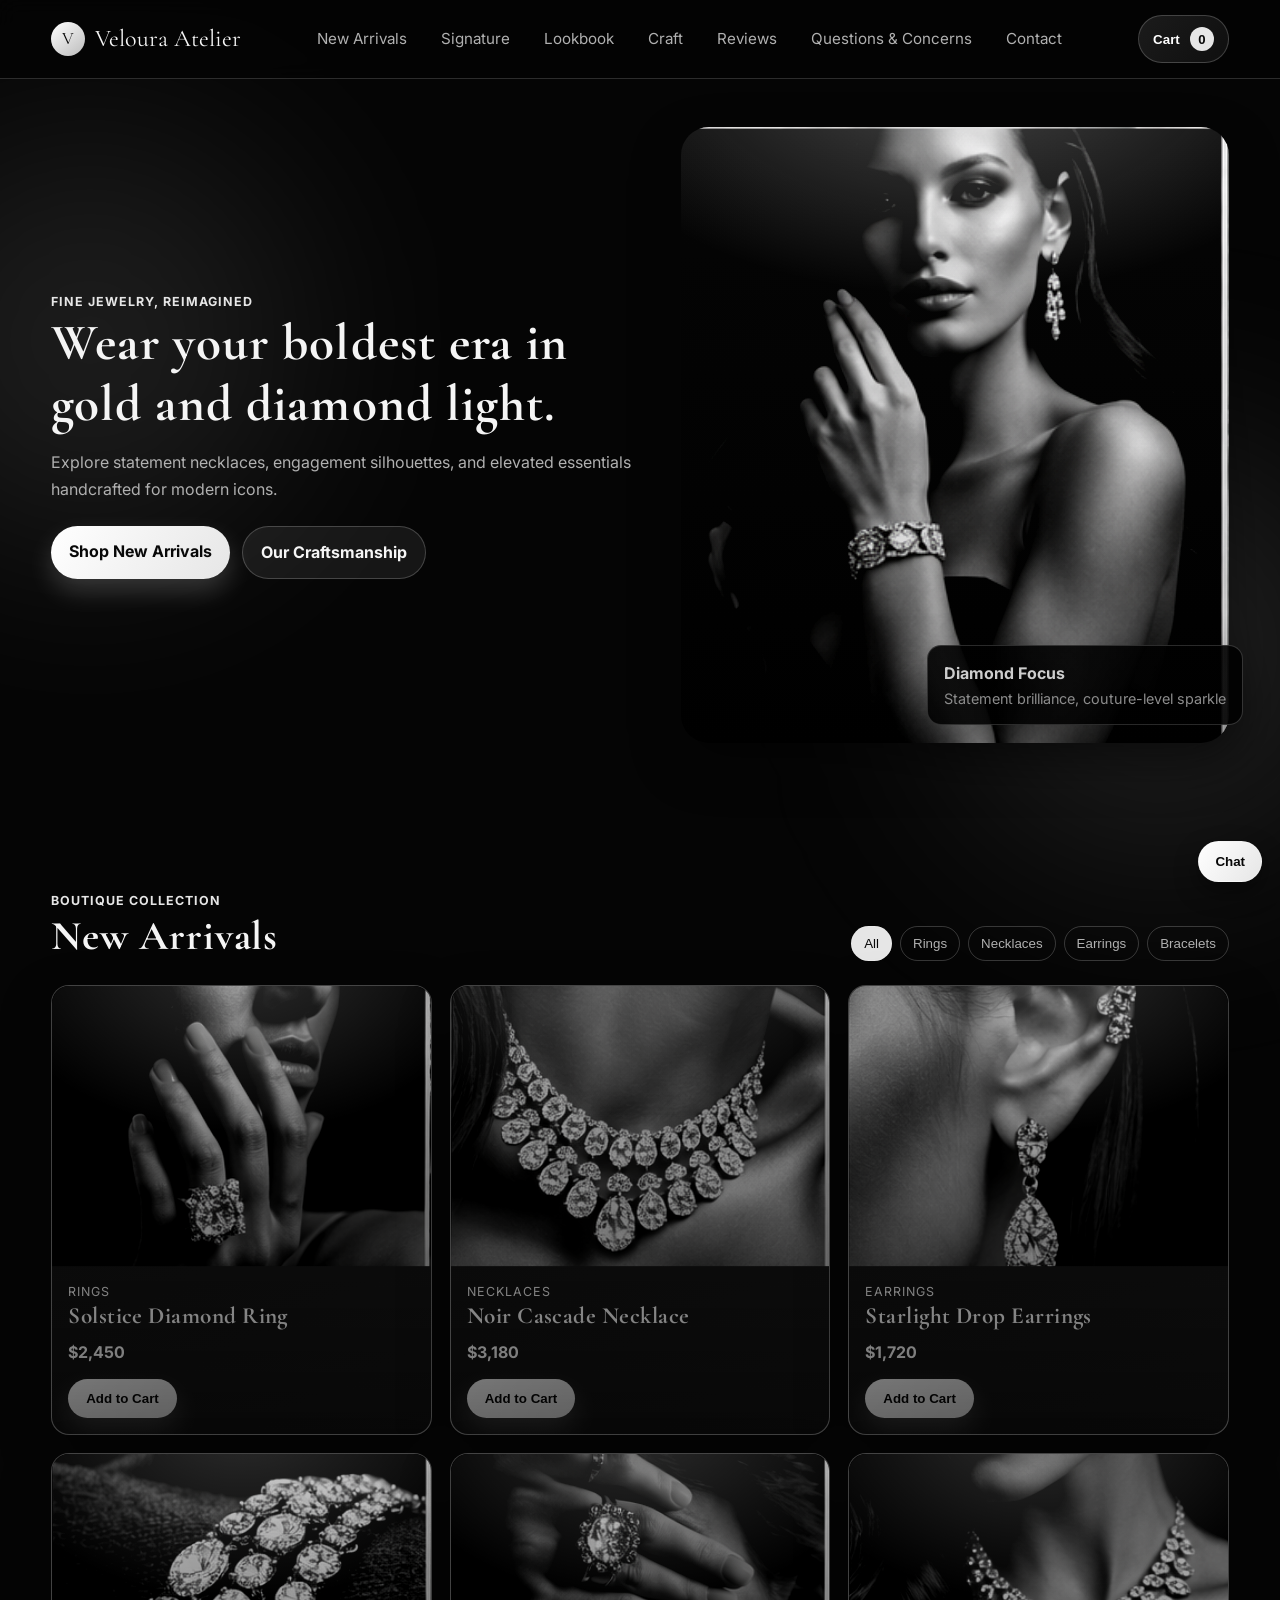
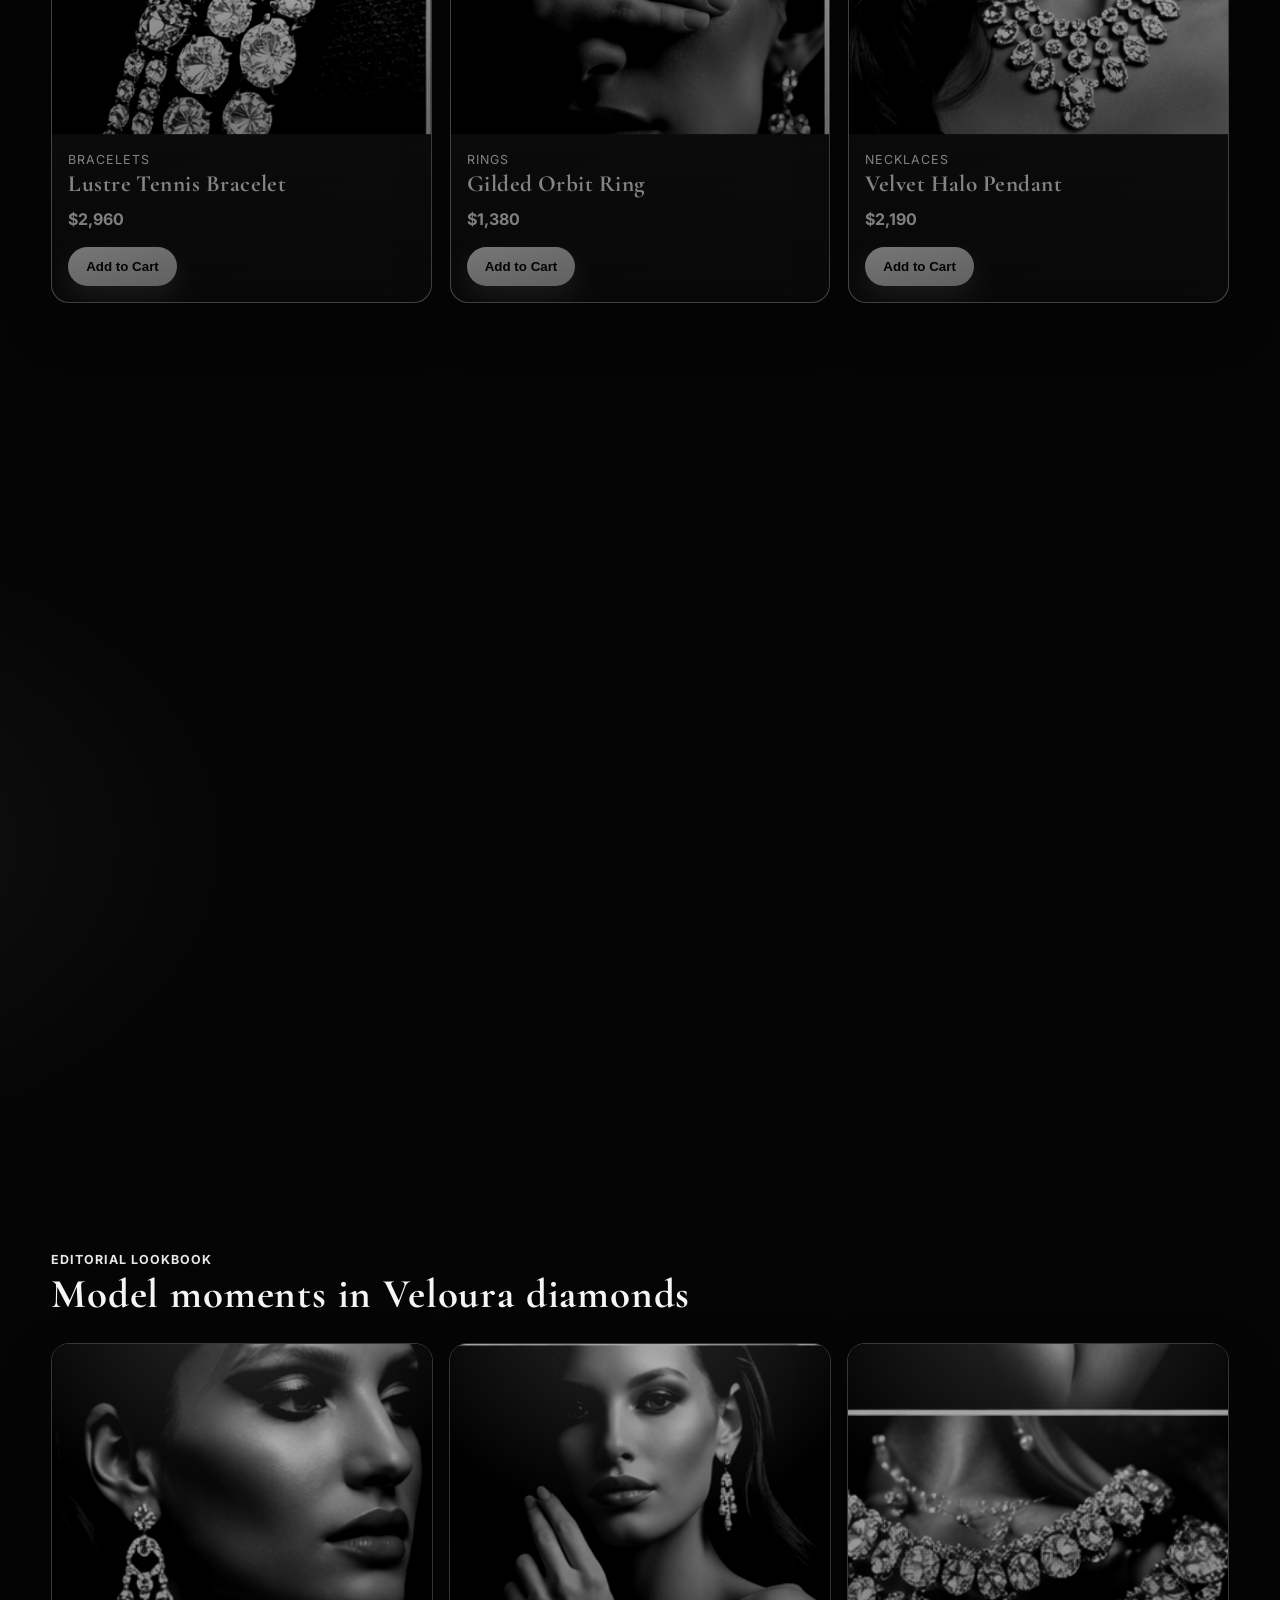
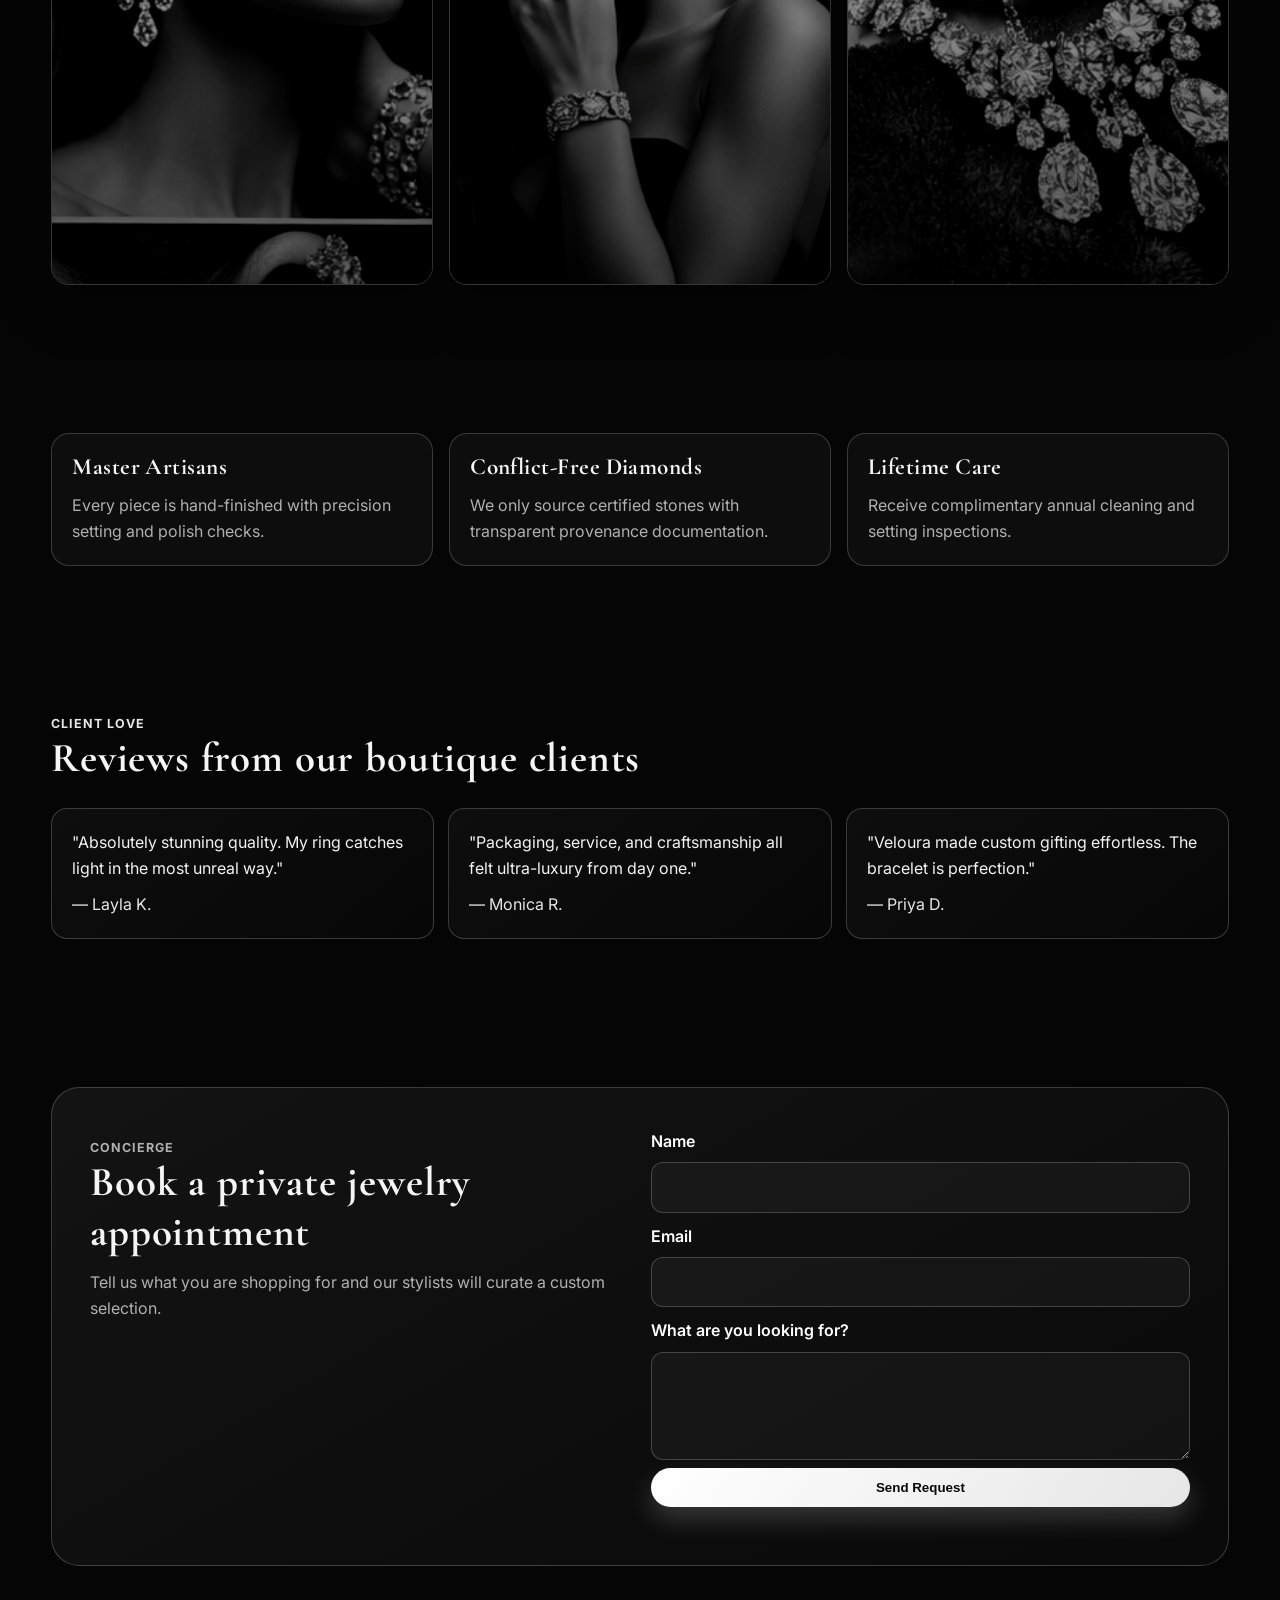
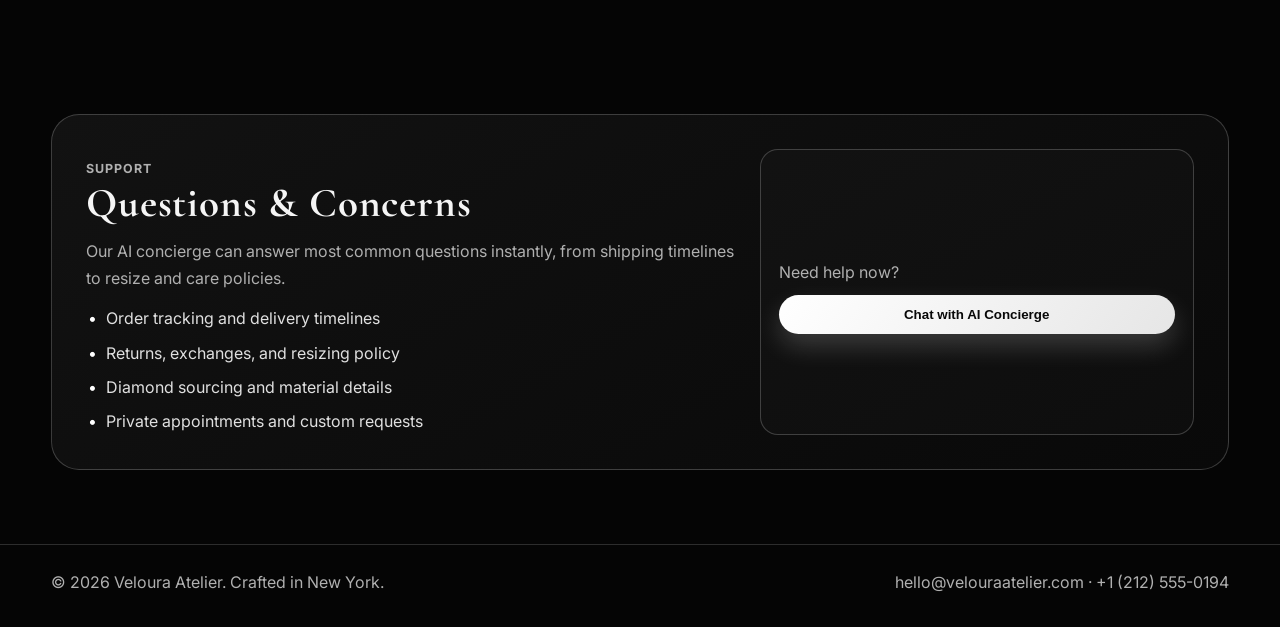
==== commit a3c5367a: "Fix social preview metadata for jewelry pages. Use absolute GitHub Pages canonical and Open Graph/Tw" ====
--- a/veloura-jewelry-store/index.html
+++ b/veloura-jewelry-store/index.html
@@ -16,16 +16,23 @@
       content="Discover couture-level jewelry pieces in 18k gold and natural diamonds."
     />
     <meta property="og:type" content="website" />
-    <meta property="og:image" content="assets/lookbook-model-bracelet-studio.png" />
-    <meta property="og:url" content="https://example.com/veloura-jewelry-store/" />
+    <meta
+      property="og:image"
+      content="https://hannahburnscoding-byte.github.io/luma-estates-portfolio/veloura-jewelry-store/assets/lookbook-model-bracelet-studio.png"
+    />
+    <meta property="og:url" content="https://hannahburnscoding-byte.github.io/luma-estates-portfolio/veloura-jewelry-store/" />
+    <meta property="og:site_name" content="Veloura Atelier" />
     <meta name="twitter:card" content="summary_large_image" />
     <meta name="twitter:title" content="Veloura Atelier | Gold & Diamond Jewelry" />
     <meta
       name="twitter:description"
       content="Explore dramatic diamond-forward jewelry with editorial visuals, concierge support, and elegant checkout."
     />
-    <meta name="twitter:image" content="assets/lookbook-model-bracelet-studio.png" />
-    <link rel="canonical" href="https://example.com/veloura-jewelry-store/" />
+    <meta
+      name="twitter:image"
+      content="https://hannahburnscoding-byte.github.io/luma-estates-portfolio/veloura-jewelry-store/assets/lookbook-model-bracelet-studio.png"
+    />
+    <link rel="canonical" href="https://hannahburnscoding-byte.github.io/luma-estates-portfolio/veloura-jewelry-store/" />
     <link rel="preload" as="image" href="assets/lookbook-model-bracelet-studio.png" />
     <link rel="preconnect" href="https://fonts.googleapis.com" />
     <link rel="preconnect" href="https://fonts.gstatic.com" crossorigin />
@@ -38,9 +45,9 @@
         "@context": "https://schema.org",
         "@type": "JewelryStore",
         "name": "Veloura Atelier",
-        "image": "assets/lookbook-model-bracelet-studio.png",
+        "image": "https://hannahburnscoding-byte.github.io/luma-estates-portfolio/veloura-jewelry-store/assets/lookbook-model-bracelet-studio.png",
         "description": "Luxury boutique specializing in diamond-forward jewelry and concierge shopping support.",
-        "url": "https://example.com/veloura-jewelry-store/",
+        "url": "https://hannahburnscoding-byte.github.io/luma-estates-portfolio/veloura-jewelry-store/",
         "telephone": "+1-212-555-0194",
         "email": "hello@velouraatelier.com",
         "address": {
